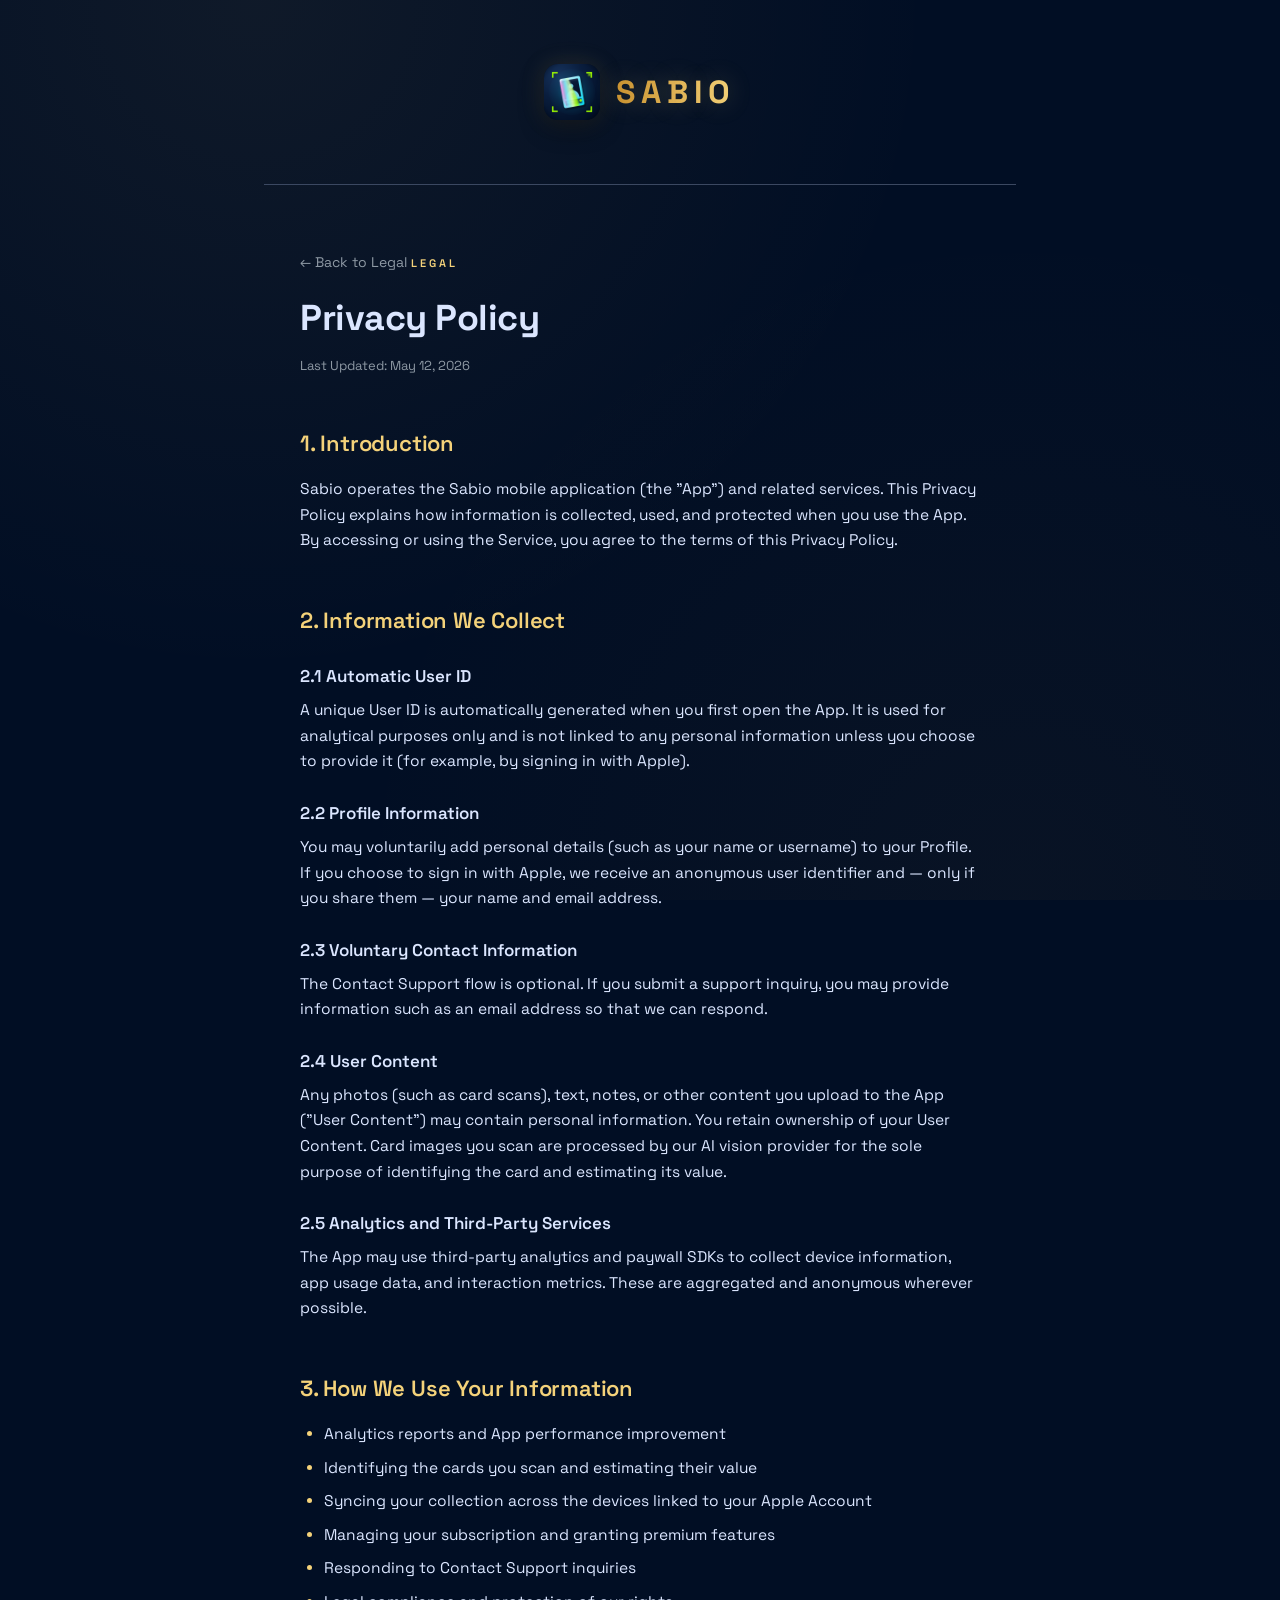
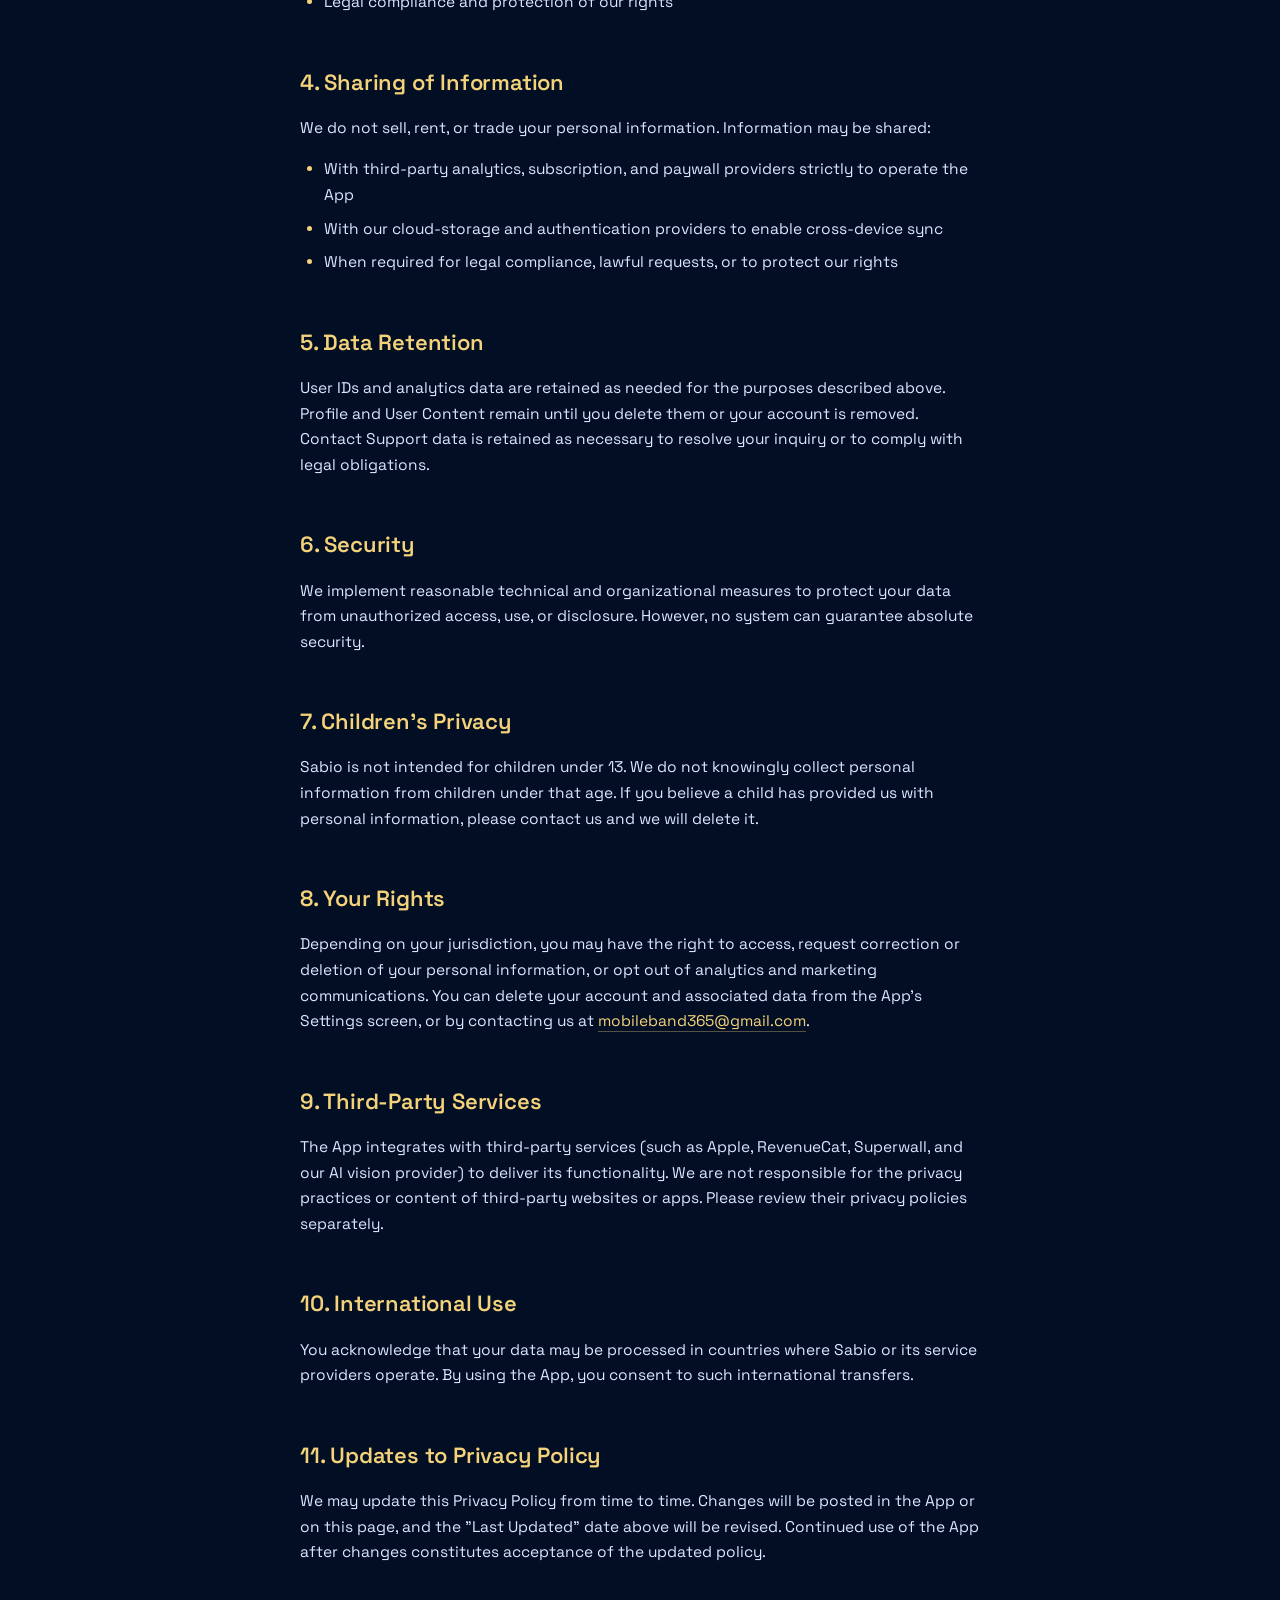
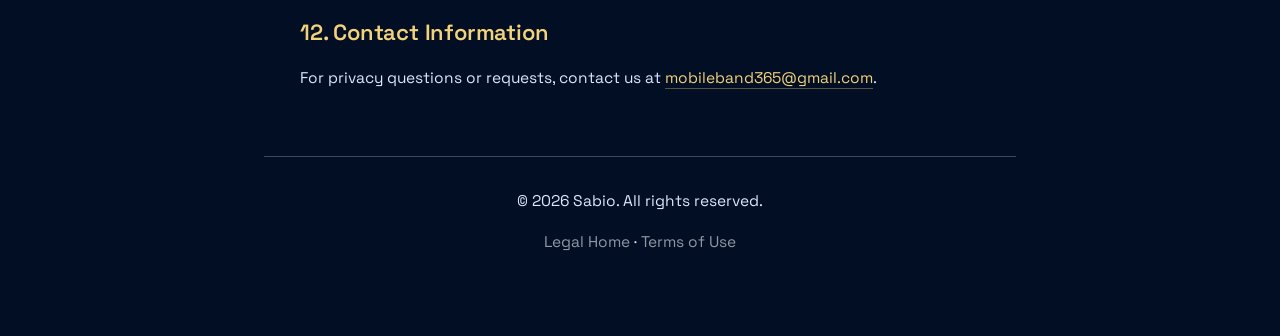
==== privacy.html @ 027f37a8 "Initial commit: landing page and legal docs for GitHub Pages Co-Authored-By: Claude Opus 4.7 (1M con" ====
<!DOCTYPE html>
<html lang="en">
<head>
    <meta charset="UTF-8">
    <meta name="viewport" content="width=device-width, initial-scale=1.0">
    <meta name="theme-color" content="#010E24">
    <title>Privacy Policy — Sabio</title>
    <link rel="icon" type="image/png" href="favicon.png">
    <link rel="apple-touch-icon" href="icon.png">
    <link rel="stylesheet" href="style.css">
</head>
<body>
    <div class="container">
        <header>
            <div class="brand-row">
                <img class="brand-icon" src="icon.png" alt="Sabio logo">
                <span class="brand">SABIO</span>
            </div>
        </header>

        <main>
            <a href="index.html" class="back-link">← Back to Legal</a>

            <span class="eyebrow">Legal</span>
            <h1 class="page-title">Privacy Policy</h1>
            <p class="updated">Last Updated: May 12, 2026</p>

            <h2>1. Introduction</h2>
            <p>
                Sabio operates the Sabio mobile application (the "App") and related
                services. This Privacy Policy explains how information is collected,
                used, and protected when you use the App. By accessing or using the
                Service, you agree to the terms of this Privacy Policy.
            </p>

            <h2>2. Information We Collect</h2>

            <h3>2.1 Automatic User ID</h3>
            <p>
                A unique User ID is automatically generated when you first open the App.
                It is used for analytical purposes only and is not linked to any personal
                information unless you choose to provide it (for example, by signing in
                with Apple).
            </p>

            <h3>2.2 Profile Information</h3>
            <p>
                You may voluntarily add personal details (such as your name or
                username) to your Profile. If you choose to sign in with Apple, we
                receive an anonymous user identifier and — only if you share them — your
                name and email address.
            </p>

            <h3>2.3 Voluntary Contact Information</h3>
            <p>
                The Contact Support flow is optional. If you submit a support inquiry,
                you may provide information such as an email address so that we can
                respond.
            </p>

            <h3>2.4 User Content</h3>
            <p>
                Any photos (such as card scans), text, notes, or other content you
                upload to the App ("User Content") may contain personal information. You
                retain ownership of your User Content. Card images you scan are
                processed by our AI vision provider for the sole purpose of identifying
                the card and estimating its value.
            </p>

            <h3>2.5 Analytics and Third-Party Services</h3>
            <p>
                The App may use third-party analytics and paywall SDKs to collect
                device information, app usage data, and interaction metrics. These are
                aggregated and anonymous wherever possible.
            </p>

            <h2>3. How We Use Your Information</h2>
            <ul>
                <li>Analytics reports and App performance improvement</li>
                <li>Identifying the cards you scan and estimating their value</li>
                <li>Syncing your collection across the devices linked to your Apple Account</li>
                <li>Managing your subscription and granting premium features</li>
                <li>Responding to Contact Support inquiries</li>
                <li>Legal compliance and protection of our rights</li>
            </ul>

            <h2>4. Sharing of Information</h2>
            <p>
                We do not sell, rent, or trade your personal information. Information
                may be shared:
            </p>
            <ul>
                <li>With third-party analytics, subscription, and paywall providers strictly to operate the App</li>
                <li>With our cloud-storage and authentication providers to enable cross-device sync</li>
                <li>When required for legal compliance, lawful requests, or to protect our rights</li>
            </ul>

            <h2>5. Data Retention</h2>
            <p>
                User IDs and analytics data are retained as needed for the purposes
                described above. Profile and User Content remain until you delete them
                or your account is removed. Contact Support data is retained as
                necessary to resolve your inquiry or to comply with legal obligations.
            </p>

            <h2>6. Security</h2>
            <p>
                We implement reasonable technical and organizational measures to
                protect your data from unauthorized access, use, or disclosure. However,
                no system can guarantee absolute security.
            </p>

            <h2>7. Children's Privacy</h2>
            <p>
                Sabio is not intended for children under 13. We do not knowingly
                collect personal information from children under that age. If you
                believe a child has provided us with personal information, please
                contact us and we will delete it.
            </p>

            <h2>8. Your Rights</h2>
            <p>
                Depending on your jurisdiction, you may have the right to access,
                request correction or deletion of your personal information, or opt
                out of analytics and marketing communications. You can delete your
                account and associated data from the App's Settings screen, or by
                contacting us at
                <a href="mailto:mobileband365@gmail.com">mobileband365@gmail.com</a>.
            </p>

            <h2>9. Third-Party Services</h2>
            <p>
                The App integrates with third-party services (such as Apple, RevenueCat,
                Superwall, and our AI vision provider) to deliver its functionality. We
                are not responsible for the privacy practices or content of third-party
                websites or apps. Please review their privacy policies separately.
            </p>

            <h2>10. International Use</h2>
            <p>
                You acknowledge that your data may be processed in countries where
                Sabio or its service providers operate. By using the App, you consent
                to such international transfers.
            </p>

            <h2>11. Updates to Privacy Policy</h2>
            <p>
                We may update this Privacy Policy from time to time. Changes will be
                posted in the App or on this page, and the "Last Updated" date above
                will be revised. Continued use of the App after changes constitutes
                acceptance of the updated policy.
            </p>

            <h2>12. Contact Information</h2>
            <p>
                For privacy questions or requests, contact us at
                <a href="mailto:mobileband365@gmail.com">mobileband365@gmail.com</a>.
            </p>
        </main>

        <footer>
            <p>© 2026 Sabio. All rights reserved.</p>
            <p style="margin-top: var(--space-sm);">
                <a href="index.html">Legal Home</a> · <a href="terms.html">Terms of Use</a>
            </p>
        </footer>
    </div>
</body>
</html>
---- style.css ----
/* ============================================================
   Sabio — legal pages stylesheet
   Colors pulled from Sabio/Theme/AppColors.swift
   ============================================================ */

@import url('https://fonts.googleapis.com/css2?family=Space+Grotesk:wght@400;500;600;700&display=swap');

:root {
    /* Surface hierarchy */
    --surface: #010E24;
    --surface-container-low: #02132B;
    --surface-container: #061934;
    --surface-container-high: #0C2240;
    --surface-container-highest: #102645;
    --surface-bright: #152C4E;

    /* Primary (Champion Gold) */
    --primary: #F4D27A;
    --primary-dim: #C9912F;
    --on-primary: #1A1408;
    --primary-container: #3D2A0E;

    /* Content */
    --on-surface: #DBE6FF;
    --on-surface-variant: #8E99A4;
    --outline-variant: #3B4861;

    /* Status */
    --negative: #FF6B6B;
    --positive: #3FD494;

    /* Spacing */
    --space-xs: 4px;
    --space-sm: 8px;
    --space-md: 16px;
    --space-lg: 24px;
    --space-xl: 32px;
    --space-2xl: 48px;
    --space-3xl: 64px;
}

* {
    box-sizing: border-box;
    margin: 0;
    padding: 0;
}

html {
    scroll-behavior: smooth;
}

body {
    font-family: 'Space Grotesk', system-ui, -apple-system, BlinkMacSystemFont, sans-serif;
    background-color: var(--surface);
    color: var(--on-surface);
    line-height: 1.65;
    font-size: 16px;
    -webkit-font-smoothing: antialiased;
    -moz-osx-font-smoothing: grayscale;
    min-height: 100vh;
    background-image:
        radial-gradient(circle at 20% 0%, rgba(244, 210, 122, 0.06), transparent 50%),
        radial-gradient(circle at 80% 100%, rgba(201, 145, 47, 0.04), transparent 50%);
    background-attachment: fixed;
}

/* ---------------- Layout ---------------- */

.container {
    max-width: 800px;
    margin: 0 auto;
    padding: var(--space-3xl) var(--space-lg);
}

@media (max-width: 640px) {
    .container {
        padding: var(--space-xl) var(--space-md);
    }
}

/* ---------------- Header ---------------- */

header {
    text-align: center;
    margin-bottom: var(--space-3xl);
    padding-bottom: var(--space-2xl);
    border-bottom: 1px solid var(--outline-variant);
}

.brand-row {
    display: inline-flex;
    align-items: center;
    gap: 16px;
    margin-bottom: var(--space-md);
}

.brand-icon {
    width: 56px;
    height: 56px;
    border-radius: 14px;
    box-shadow:
        0 8px 24px rgba(0, 0, 0, 0.4),
        0 0 24px rgba(244, 210, 122, 0.15);
    image-rendering: -webkit-optimize-contrast;
}

@media (max-width: 640px) {
    .brand-icon {
        width: 44px;
        height: 44px;
        border-radius: 11px;
    }
}

.brand {
    display: inline-block;
    font-size: 32px;
    font-weight: 700;
    letter-spacing: 6px;
    background: linear-gradient(90deg, var(--primary-dim), var(--primary));
    -webkit-background-clip: text;
    background-clip: text;
    -webkit-text-fill-color: transparent;
    color: var(--primary);
    text-shadow: 0 0 24px rgba(244, 210, 122, 0.25);
}

@media (max-width: 640px) {
    .brand {
        font-size: 26px;
        letter-spacing: 4px;
    }
}

.eyebrow {
    display: inline-block;
    font-size: 11px;
    font-weight: 600;
    letter-spacing: 3px;
    text-transform: uppercase;
    color: var(--primary);
    margin-bottom: var(--space-sm);
}

.page-title {
    font-size: 36px;
    font-weight: 700;
    letter-spacing: -0.5px;
    color: var(--on-surface);
    margin-bottom: var(--space-sm);
    line-height: 1.15;
}

.updated {
    font-size: 13px;
    color: var(--on-surface-variant);
    margin-top: var(--space-md);
}

/* ---------------- Content ---------------- */

main {
    max-width: 680px;
    margin: 0 auto;
}

h2 {
    font-size: 22px;
    font-weight: 600;
    color: var(--primary);
    margin-top: var(--space-2xl);
    margin-bottom: var(--space-md);
    letter-spacing: -0.2px;
}

h2:first-child {
    margin-top: 0;
}

h3 {
    font-size: 17px;
    font-weight: 600;
    color: var(--on-surface);
    margin-top: var(--space-lg);
    margin-bottom: var(--space-sm);
}

p {
    margin-bottom: var(--space-md);
    color: var(--on-surface);
    font-size: 15.5px;
}

ul, ol {
    margin-bottom: var(--space-md);
    padding-left: var(--space-lg);
}

li {
    margin-bottom: var(--space-sm);
    color: var(--on-surface);
    font-size: 15.5px;
}

li::marker {
    color: var(--primary);
}

strong {
    color: var(--primary);
    font-weight: 600;
}

a {
    color: var(--primary);
    text-decoration: none;
    border-bottom: 1px solid rgba(244, 210, 122, 0.35);
    transition: border-color 0.2s ease;
}

a:hover {
    border-bottom-color: var(--primary);
}

/* ---------------- Cards (for landing) ---------------- */

.cards {
    display: grid;
    grid-template-columns: 1fr 1fr;
    gap: var(--space-lg);
    margin-top: var(--space-2xl);
}

@media (max-width: 640px) {
    .cards {
        grid-template-columns: 1fr;
    }
}

.card {
    background-color: var(--surface-container);
    border: 1px solid var(--outline-variant);
    border-radius: 16px;
    padding: var(--space-xl);
    text-decoration: none;
    color: var(--on-surface);
    transition: transform 0.2s ease, border-color 0.2s ease, background-color 0.2s ease;
    display: block;
    position: relative;
    overflow: hidden;
}

.card:hover {
    transform: translateY(-2px);
    border-color: var(--primary-dim);
    background-color: var(--surface-container-high);
}

.card-icon {
    width: 48px;
    height: 48px;
    border-radius: 12px;
    background: linear-gradient(135deg, var(--primary-dim), var(--primary));
    display: inline-flex;
    align-items: center;
    justify-content: center;
    color: var(--on-primary);
    font-size: 22px;
    margin-bottom: var(--space-md);
    font-weight: 700;
}

.card-title {
    font-size: 20px;
    font-weight: 600;
    color: var(--on-surface);
    margin-bottom: var(--space-sm);
}

.card-desc {
    color: var(--on-surface-variant);
    font-size: 14px;
    line-height: 1.5;
}

.card-arrow {
    position: absolute;
    top: var(--space-xl);
    right: var(--space-xl);
    color: var(--on-surface-variant);
    font-size: 18px;
    transition: color 0.2s ease, transform 0.2s ease;
}

.card:hover .card-arrow {
    color: var(--primary);
    transform: translateX(4px);
}

/* ---------------- Tables ---------------- */

table {
    width: 100%;
    border-collapse: collapse;
    margin-bottom: var(--space-md);
    background-color: var(--surface-container);
    border-radius: 12px;
    overflow: hidden;
    font-size: 14.5px;
}

th, td {
    padding: var(--space-md);
    text-align: left;
    border-bottom: 1px solid var(--outline-variant);
}

th {
    color: var(--primary);
    font-weight: 600;
    font-size: 13px;
    letter-spacing: 0.5px;
    text-transform: uppercase;
    background-color: var(--surface-container-low);
}

tr:last-child td {
    border-bottom: none;
}

/* ---------------- Footer ---------------- */

footer {
    margin-top: var(--space-3xl);
    padding-top: var(--space-xl);
    border-top: 1px solid var(--outline-variant);
    text-align: center;
    color: var(--on-surface-variant);
    font-size: 13px;
}

footer a {
    color: var(--on-surface-variant);
    border-bottom-color: transparent;
}

footer a:hover {
    color: var(--primary);
}

/* ---------------- Inline code / highlight ---------------- */

code {
    background-color: var(--surface-container-high);
    color: var(--primary);
    padding: 2px 8px;
    border-radius: 4px;
    font-family: 'SF Mono', Monaco, monospace;
    font-size: 13px;
    border: 1px solid var(--outline-variant);
}

/* ---------------- Back link ---------------- */

.back-link {
    display: inline-flex;
    align-items: center;
    gap: 6px;
    color: var(--on-surface-variant);
    font-size: 14px;
    border-bottom: none;
    margin-bottom: var(--space-lg);
}

.back-link:hover {
    color: var(--primary);
}
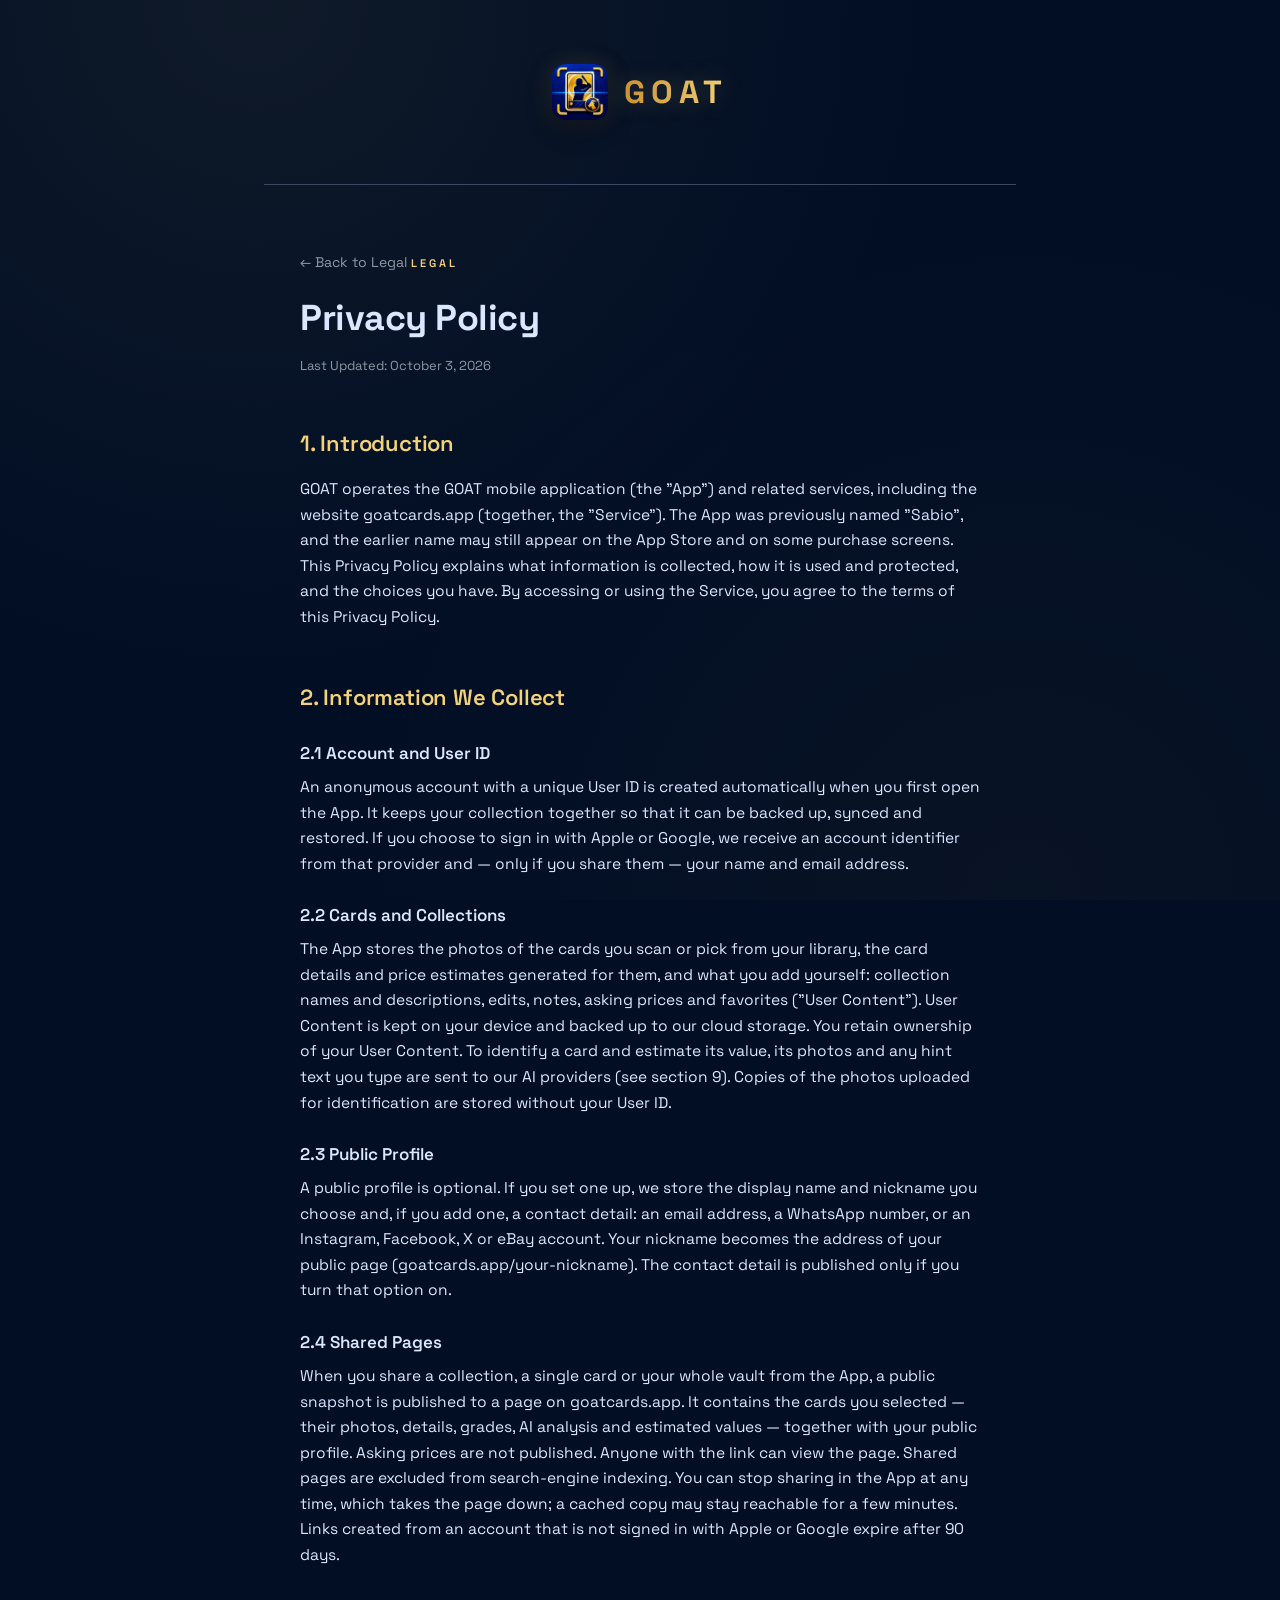
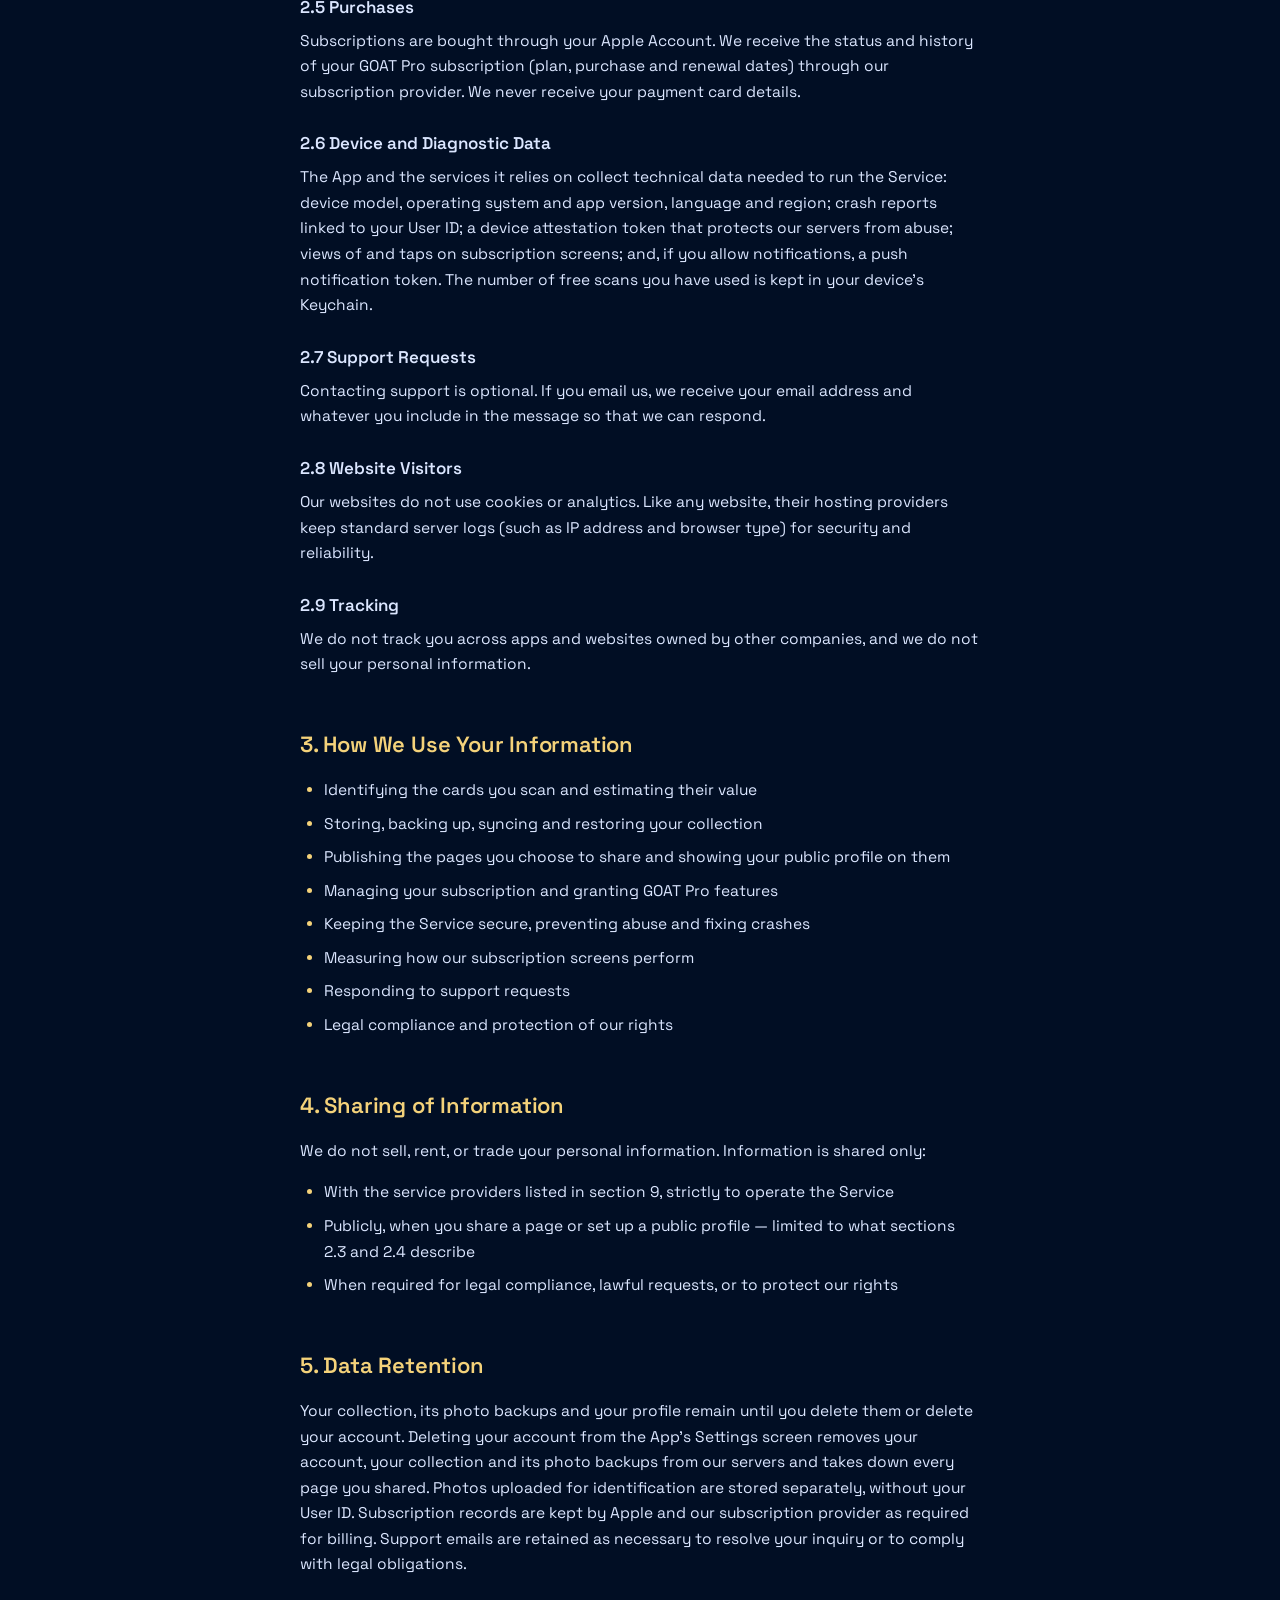
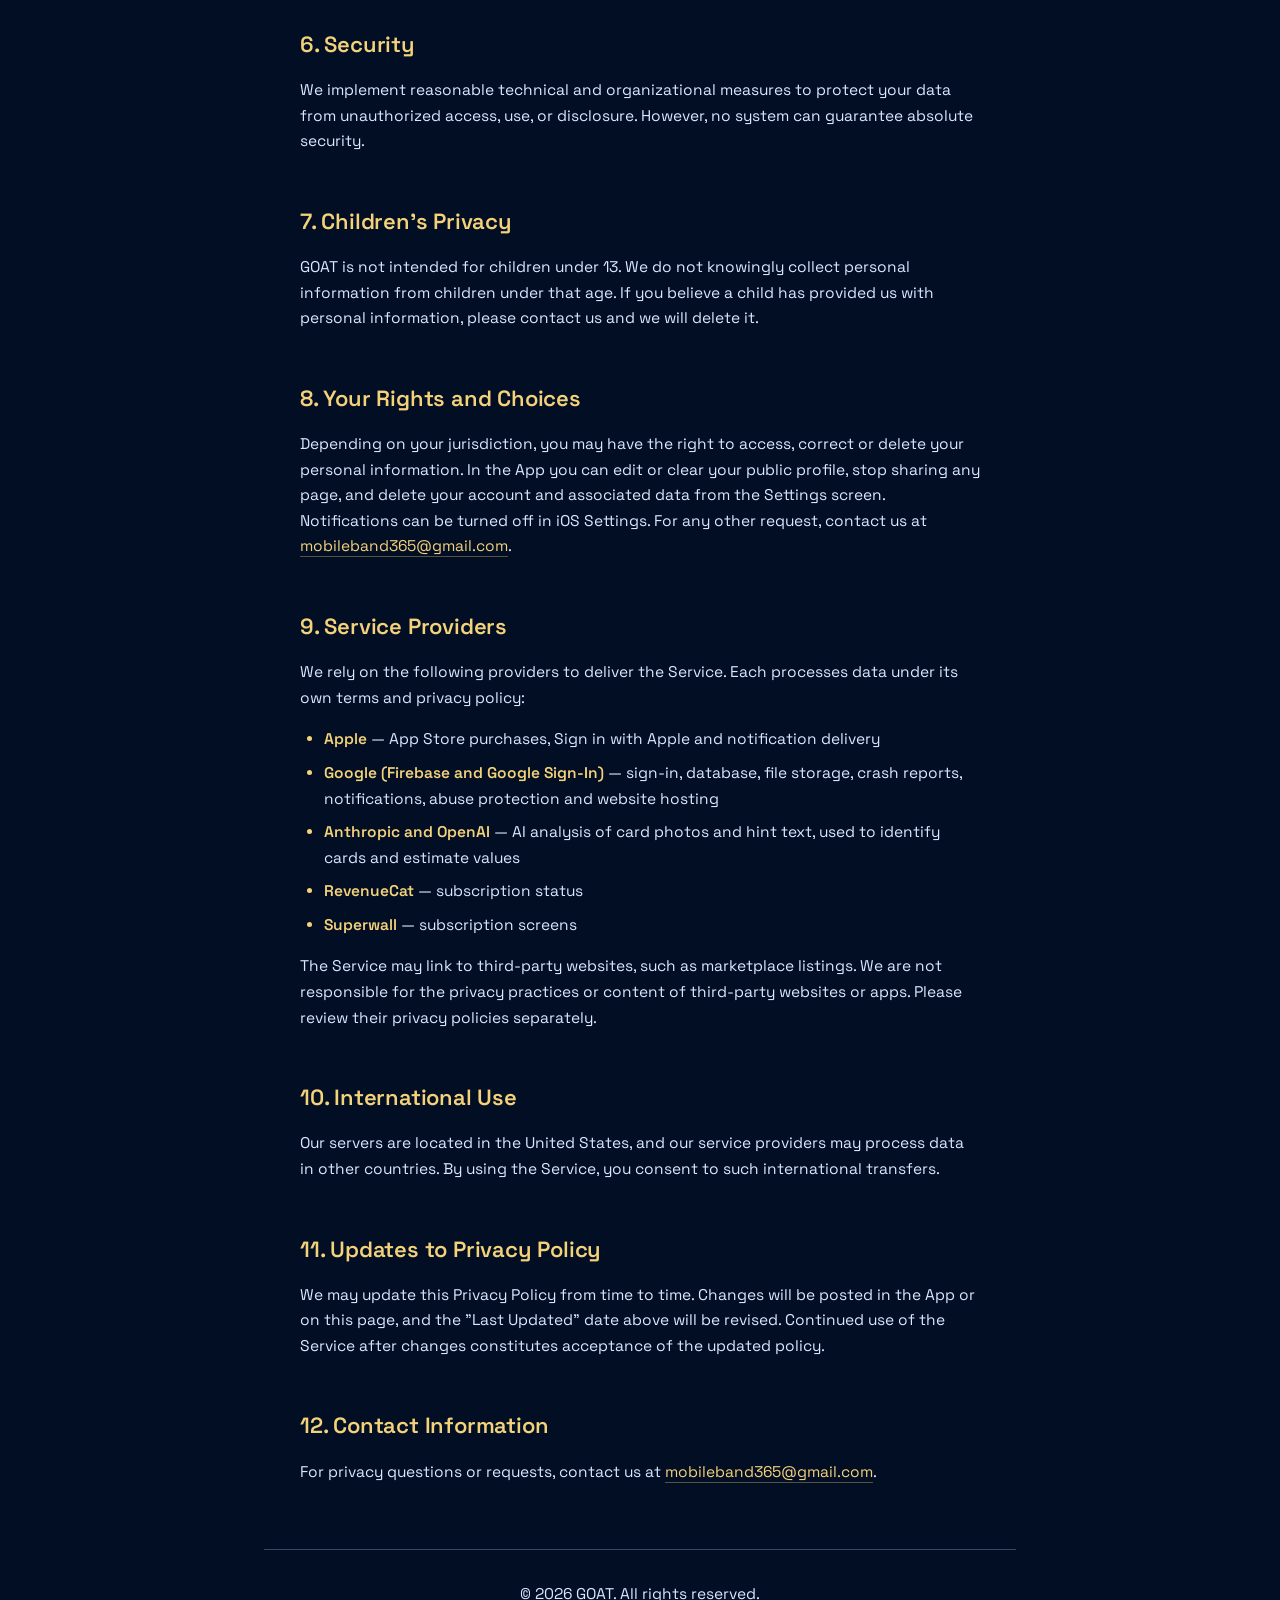
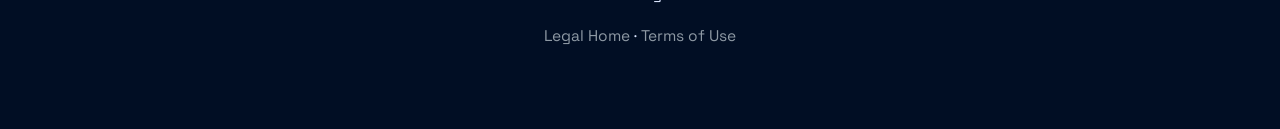
==== commit 0e215dde: "Legal pages describe GOAT 1.0.2 The app's Settings links to these pages, and they still spoke of Sab" ====
--- a/privacy.html
+++ b/privacy.html
@@ -4,7 +4,7 @@
     <meta charset="UTF-8">
     <meta name="viewport" content="width=device-width, initial-scale=1.0">
     <meta name="theme-color" content="#010E24">
-    <title>Privacy Policy — Sabio</title>
+    <title>Privacy Policy — GOAT</title>
     <link rel="icon" type="image/png" href="favicon.png">
     <link rel="apple-touch-icon" href="icon.png">
     <link rel="stylesheet" href="style.css">
@@ -13,8 +13,8 @@
     <div class="container">
         <header>
             <div class="brand-row">
-                <img class="brand-icon" src="icon.png" alt="Sabio logo">
-                <span class="brand">SABIO</span>
+                <img class="brand-icon" src="icon.png" alt="GOAT logo">
+                <span class="brand">GOAT</span>
             </div>
         </header>
 
@@ -23,84 +23,140 @@
 
             <span class="eyebrow">Legal</span>
             <h1 class="page-title">Privacy Policy</h1>
-            <p class="updated">Last Updated: May 12, 2026</p>
+            <p class="updated">Last Updated: October 3, 2026</p>
 
             <h2>1. Introduction</h2>
             <p>
-                Sabio operates the Sabio mobile application (the "App") and related
-                services. This Privacy Policy explains how information is collected,
-                used, and protected when you use the App. By accessing or using the
+                GOAT operates the GOAT mobile application (the "App") and related
+                services, including the website goatcards.app (together, the "Service").
+                The App was previously named "Sabio", and the earlier name may still
+                appear on the App Store and on some purchase screens. This Privacy
+                Policy explains what information is collected, how it is used and
+                protected, and the choices you have. By accessing or using the
                 Service, you agree to the terms of this Privacy Policy.
             </p>
 
             <h2>2. Information We Collect</h2>
 
-            <h3>2.1 Automatic User ID</h3>
-            <p>
-                A unique User ID is automatically generated when you first open the App.
-                It is used for analytical purposes only and is not linked to any personal
-                information unless you choose to provide it (for example, by signing in
-                with Apple).
-            </p>
-
-            <h3>2.2 Profile Information</h3>
-            <p>
-                You may voluntarily add personal details (such as your name or
-                username) to your Profile. If you choose to sign in with Apple, we
-                receive an anonymous user identifier and — only if you share them — your
-                name and email address.
-            </p>
-
-            <h3>2.3 Voluntary Contact Information</h3>
-            <p>
-                The Contact Support flow is optional. If you submit a support inquiry,
-                you may provide information such as an email address so that we can
+            <h3>2.1 Account and User ID</h3>
+            <p>
+                An anonymous account with a unique User ID is created automatically
+                when you first open the App. It keeps your collection together so
+                that it can be backed up, synced and restored. If you choose to sign
+                in with Apple or Google, we receive an account identifier from that
+                provider and — only if you share them — your name and email address.
+            </p>
+
+            <h3>2.2 Cards and Collections</h3>
+            <p>
+                The App stores the photos of the cards you scan or pick from your
+                library, the card details and price estimates generated for them,
+                and what you add yourself: collection names and descriptions, edits,
+                notes, asking prices and favorites ("User Content"). User Content is
+                kept on your device and backed up to our cloud storage. You retain
+                ownership of your User Content. To identify a card and estimate its
+                value, its photos and any hint text you type are sent to our AI
+                providers (see section 9). Copies of the photos uploaded for
+                identification are stored without your User ID.
+            </p>
+
+            <h3>2.3 Public Profile</h3>
+            <p>
+                A public profile is optional. If you set one up, we store the display
+                name and nickname you choose and, if you add one, a contact detail:
+                an email address, a WhatsApp number, or an Instagram, Facebook, X or
+                eBay account. Your nickname becomes the address of your public page
+                (goatcards.app/your-nickname). The contact detail is published only if
+                you turn that option on.
+            </p>
+
+            <h3>2.4 Shared Pages</h3>
+            <p>
+                When you share a collection, a single card or your whole vault from
+                the App, a public snapshot is published to a page on goatcards.app. It
+                contains the cards you selected — their photos, details, grades, AI
+                analysis and estimated values — together with your public profile.
+                Asking prices are not published. Anyone with the link can view the
+                page. Shared pages are excluded from search-engine indexing. You can
+                stop sharing in the App at any time, which takes the page down; a
+                cached copy may stay reachable for a few minutes. Links created from
+                an account that is not signed in with Apple or Google expire after
+                90 days.
+            </p>
+
+            <h3>2.5 Purchases</h3>
+            <p>
+                Subscriptions are bought through your Apple Account. We receive the
+                status and history of your GOAT Pro subscription (plan, purchase and
+                renewal dates) through our subscription provider. We never receive
+                your payment card details.
+            </p>
+
+            <h3>2.6 Device and Diagnostic Data</h3>
+            <p>
+                The App and the services it relies on collect technical data needed
+                to run the Service: device model, operating system and app version,
+                language and region; crash reports linked to your User ID; a device
+                attestation token that protects our servers from abuse; views of and
+                taps on subscription screens; and, if you allow notifications, a
+                push notification token. The number of free scans you have used is
+                kept in your device's Keychain.
+            </p>
+
+            <h3>2.7 Support Requests</h3>
+            <p>
+                Contacting support is optional. If you email us, we receive your
+                email address and whatever you include in the message so that we can
                 respond.
             </p>
 
-            <h3>2.4 User Content</h3>
-            <p>
-                Any photos (such as card scans), text, notes, or other content you
-                upload to the App ("User Content") may contain personal information. You
-                retain ownership of your User Content. Card images you scan are
-                processed by our AI vision provider for the sole purpose of identifying
-                the card and estimating its value.
-            </p>
-
-            <h3>2.5 Analytics and Third-Party Services</h3>
-            <p>
-                The App may use third-party analytics and paywall SDKs to collect
-                device information, app usage data, and interaction metrics. These are
-                aggregated and anonymous wherever possible.
+            <h3>2.8 Website Visitors</h3>
+            <p>
+                Our websites do not use cookies or analytics. Like any website, their
+                hosting providers keep standard server logs (such as IP address and
+                browser type) for security and reliability.
+            </p>
+
+            <h3>2.9 Tracking</h3>
+            <p>
+                We do not track you across apps and websites owned by other
+                companies, and we do not sell your personal information.
             </p>
 
             <h2>3. How We Use Your Information</h2>
             <ul>
-                <li>Analytics reports and App performance improvement</li>
                 <li>Identifying the cards you scan and estimating their value</li>
-                <li>Syncing your collection across the devices linked to your Apple Account</li>
-                <li>Managing your subscription and granting premium features</li>
-                <li>Responding to Contact Support inquiries</li>
+                <li>Storing, backing up, syncing and restoring your collection</li>
+                <li>Publishing the pages you choose to share and showing your public profile on them</li>
+                <li>Managing your subscription and granting GOAT Pro features</li>
+                <li>Keeping the Service secure, preventing abuse and fixing crashes</li>
+                <li>Measuring how our subscription screens perform</li>
+                <li>Responding to support requests</li>
                 <li>Legal compliance and protection of our rights</li>
             </ul>
 
             <h2>4. Sharing of Information</h2>
             <p>
                 We do not sell, rent, or trade your personal information. Information
-                may be shared:
+                is shared only:
             </p>
             <ul>
-                <li>With third-party analytics, subscription, and paywall providers strictly to operate the App</li>
-                <li>With our cloud-storage and authentication providers to enable cross-device sync</li>
+                <li>With the service providers listed in section 9, strictly to operate the Service</li>
+                <li>Publicly, when you share a page or set up a public profile — limited to what sections 2.3 and 2.4 describe</li>
                 <li>When required for legal compliance, lawful requests, or to protect our rights</li>
             </ul>
 
             <h2>5. Data Retention</h2>
             <p>
-                User IDs and analytics data are retained as needed for the purposes
-                described above. Profile and User Content remain until you delete them
-                or your account is removed. Contact Support data is retained as
-                necessary to resolve your inquiry or to comply with legal obligations.
+                Your collection, its photo backups and your profile remain until you
+                delete them or delete your account. Deleting your account from the
+                App's Settings screen removes your account, your collection and its
+                photo backups from our servers and takes down every page you shared.
+                Photos uploaded for identification are stored separately, without
+                your User ID. Subscription records are kept by Apple and our
+                subscription provider as required for billing. Support emails are
+                retained as necessary to resolve your inquiry or to comply with
+                legal obligations.
             </p>
 
             <h2>6. Security</h2>
@@ -112,43 +168,55 @@
 
             <h2>7. Children's Privacy</h2>
             <p>
-                Sabio is not intended for children under 13. We do not knowingly
+                GOAT is not intended for children under 13. We do not knowingly
                 collect personal information from children under that age. If you
                 believe a child has provided us with personal information, please
                 contact us and we will delete it.
             </p>
 
-            <h2>8. Your Rights</h2>
+            <h2>8. Your Rights and Choices</h2>
             <p>
                 Depending on your jurisdiction, you may have the right to access,
-                request correction or deletion of your personal information, or opt
-                out of analytics and marketing communications. You can delete your
-                account and associated data from the App's Settings screen, or by
-                contacting us at
+                correct or delete your personal information. In the App you can edit
+                or clear your public profile, stop sharing any page, and delete your
+                account and associated data from the Settings screen. Notifications
+                can be turned off in iOS Settings. For any other request, contact us
+                at
                 <a href="mailto:mobileband365@gmail.com">mobileband365@gmail.com</a>.
             </p>
 
-            <h2>9. Third-Party Services</h2>
-            <p>
-                The App integrates with third-party services (such as Apple, RevenueCat,
-                Superwall, and our AI vision provider) to deliver its functionality. We
-                are not responsible for the privacy practices or content of third-party
-                websites or apps. Please review their privacy policies separately.
+            <h2>9. Service Providers</h2>
+            <p>
+                We rely on the following providers to deliver the Service. Each
+                processes data under its own terms and privacy policy:
+            </p>
+            <ul>
+                <li><strong>Apple</strong> — App Store purchases, Sign in with Apple and notification delivery</li>
+                <li><strong>Google (Firebase and Google Sign-In)</strong> — sign-in, database, file storage, crash reports, notifications, abuse protection and website hosting</li>
+                <li><strong>Anthropic and OpenAI</strong> — AI analysis of card photos and hint text, used to identify cards and estimate values</li>
+                <li><strong>RevenueCat</strong> — subscription status</li>
+                <li><strong>Superwall</strong> — subscription screens</li>
+            </ul>
+            <p>
+                The Service may link to third-party websites, such as marketplace
+                listings. We are not responsible for the privacy practices or content
+                of third-party websites or apps. Please review their privacy policies
+                separately.
             </p>
 
             <h2>10. International Use</h2>
             <p>
-                You acknowledge that your data may be processed in countries where
-                Sabio or its service providers operate. By using the App, you consent
-                to such international transfers.
+                Our servers are located in the United States, and our service
+                providers may process data in other countries. By using the Service,
+                you consent to such international transfers.
             </p>
 
             <h2>11. Updates to Privacy Policy</h2>
             <p>
                 We may update this Privacy Policy from time to time. Changes will be
                 posted in the App or on this page, and the "Last Updated" date above
-                will be revised. Continued use of the App after changes constitutes
-                acceptance of the updated policy.
+                will be revised. Continued use of the Service after changes
+                constitutes acceptance of the updated policy.
             </p>
 
             <h2>12. Contact Information</h2>
@@ -159,7 +227,7 @@
         </main>
 
         <footer>
-            <p>© 2026 Sabio. All rights reserved.</p>
+            <p>© 2026 GOAT. All rights reserved.</p>
             <p style="margin-top: var(--space-sm);">
                 <a href="index.html">Legal Home</a> · <a href="terms.html">Terms of Use</a>
             </p>
